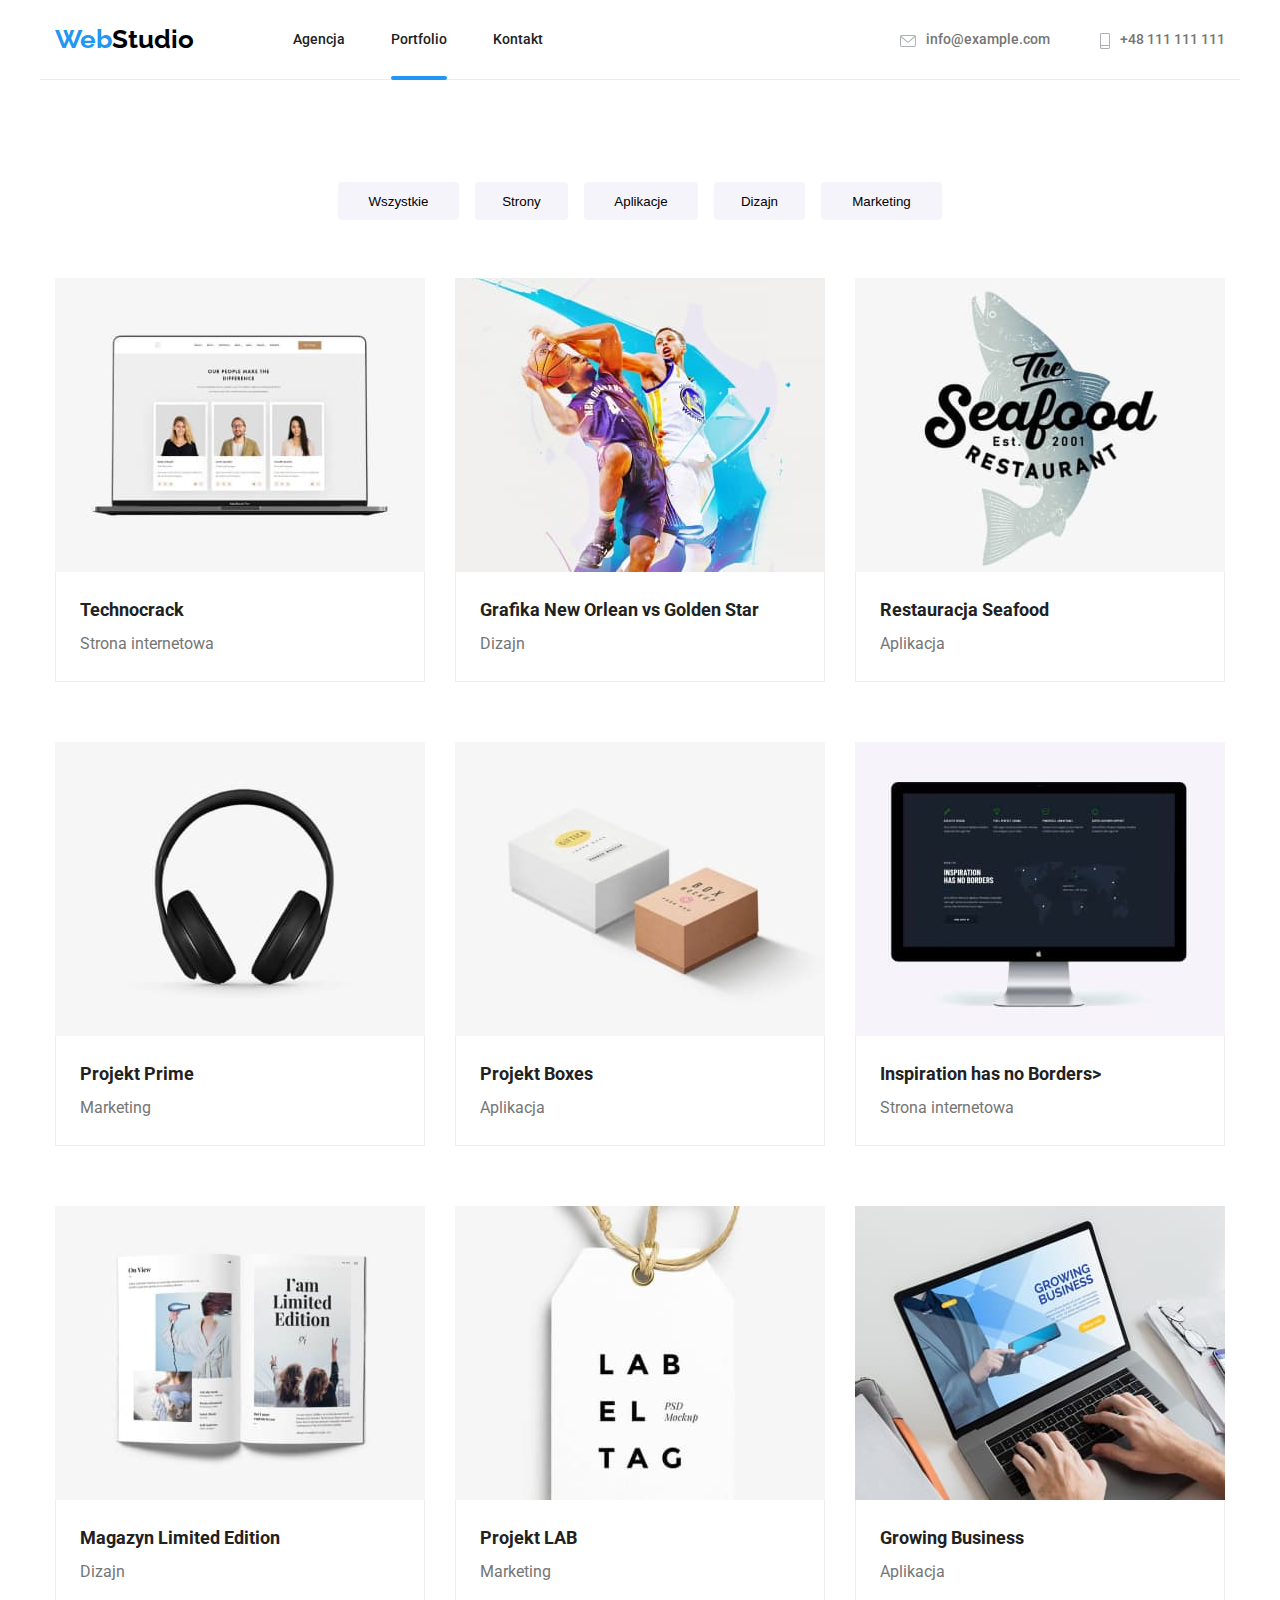
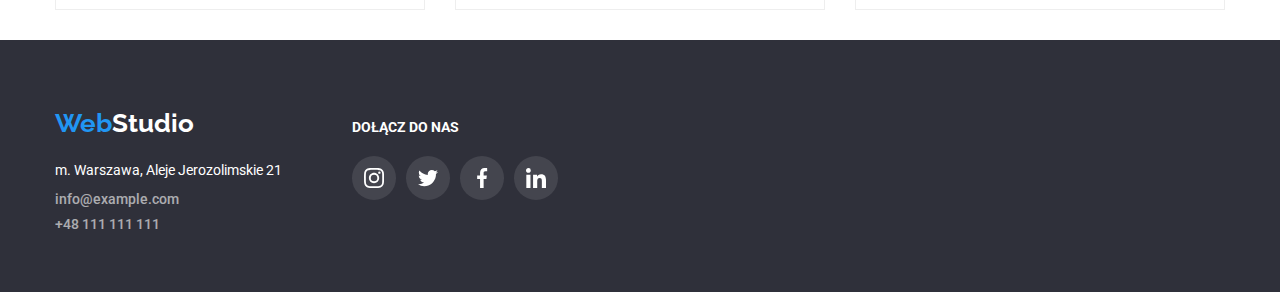
==== portfolio.html @ 0adc30f1 "nowe style" ====
<!DOCTYPE html>
<html lang="pl">
  <head>
    <meta charset="UTF-8" />
    <meta http-equiv="X-UA-Compatible" content="IE=edge" />
    <meta name="viewport" content="width=device-width, initial-scale=1.0" />
    <link
      href="https://fonts.googleapis.com/css2?family=Raleway:wght@700&family=Roboto:wght@400;500;700;900&display=swap"
      rel="stylesheet"
    />
    <link
      href="./css/style.css"
      rel="stylesheet"
      href="https://github.com/sindresorhus/modern-normalize.git/modern-normalize.css"
    />
    <title>Portfolio</title>
  </head>
  <body>
    <header class="page-menu container">
      <h3 class="logo">
        <a class="main-link" href="index.html"
          ><span class="logo-color">Web</span
          ><span class="logo-color-2">Studio</span></a
        >
      </h3>

      <nav>
        <ul class="menu-link">
          <li class="gap">
            <a class="link" href="index.html">Agencja</a>
          </li>
          <li class="gap">
            <a class="link underbar" href="portfolio.html">Portfolio</a>
          </li>
          <li class="gap">
            <a class="link" href="index.html">Kontakt</a>
          </li>
        </ul>
      </nav>
      <ul class="contact">
        <li>
          <a class="link contact-link" href="mailto:info@example.com">
            <svg class="icon-contact" width="16" height="12">
              <use xlink:href="./images/icons.svg.svg#icon-envelope"></use>
            </svg>
            info@example.com</a
          >
        </li>
        <li>
          <a class="link contact-link" href="tel:+48 111 111 111">
            <svg class="icon-contact icon-smartphone" width="10" height="16">
              <use xlink:href="./images/icons.svg.svg#icon-smartphone"></use>
            </svg>
            +48 111 111 111</a
          >
        </li>
      </ul>
    </header>

    <main class="main-wrapper">
      <div class="container">
        <ul class="button-list">
          <li class="button-item">
            <button type="button" class="button-box1">Wszystkie</button>
          </li>
          <li class="button-item">
            <button type="button" class="button-box2">Strony</button>
          </li>
          <li class="button-item">
            <button type="button" class="button-box3">Aplikacje</button>
          </li>
          <li class="button-item">
            <button type="button" class="button-box4">Dizajn</button>
          </li>
          <li class="button-item">
            <button type="button" class="button-box1">Marketing</button>
          </li>
        </ul>
      </div>

      <section class="main-cards">
        <div class="container">
          <ul class="portfolio-list">
            <li class="portfolio-card">
              <div class="hidden-card">
                <img
                  src="images/portfolio.1.jpg"
                  alt="Strona internetowa"
                  width="370px"
                  height="294px"
                />
                <div class="hidden-area">
                  <p class="hidden-text">
                    Technocrack jest popularną platformą wykorzystywaną do
                    rozpowszechniania koronawirusa. Firmy wykorzystują tę
                    platformę do celów szpiegowskich i ataków na
                    niezabezpieczone serwery konkurencji
                  </p>
                </div>
              </div>
              <div class="headline">
                <p class="headline-text">Technocrack<br /></p>
                <p class="hd-text">Strona internetowa</p>
              </div>
            </li>
            <li class="portfolio-card">
              <div class="hidden-card">
                <img
                  src="images/portfolio.2.jpg"
                  alt="sportowcy grający w kosza"
                  width="370px"
                  height="294px"
                />
                <div class="hidden-area">
                  <p class="hidden-text">
                    Technocrack jest popularną platformą wykorzystywaną do
                    rozpowszechniania koronawirusa. Firmy wykorzystują tę
                    platformę do celów szpiegowskich i ataków na
                    niezabezpieczone serwery konkurencji
                  </p>
                </div>
              </div>
              <div class="headline">
                <p class="headline-text">
                  Grafika New Orlean vs Golden Star<br />
                </p>
                <p class="hd-text">Dizajn</p>
              </div>
            </li>
            <li class="portfolio-card">
              <div class="hidden-card">
                <img
                  src="images/portfolio.3.jpg"
                  alt="Logo restauracji"
                  width="370px"
                  height="294px"
                />
                <div class="hidden-area">
                  <p class="hidden-text">
                    Technocrack jest popularną platformą wykorzystywaną do
                    rozpowszechniania koronawirusa. Firmy wykorzystują tę
                    platformę do celów szpiegowskich i ataków na
                    niezabezpieczone serwery konkurencji
                  </p>
                </div>
              </div>
              <div class="headline">
                <p class="headline-text">Restauracja Seafood<br /></p>

                <p class="hd-text">Aplikacja</p>
              </div>
            </li>
            <li class="portfolio-card">
              <div class="hidden-card">
                <img
                  src="images/portfolio.4.jpg"
                  alt="Słuchawki"
                  width="370px"
                  height="294px"
                />
                <div class="hidden-area">
                  <p class="hidden-text">
                    Technocrack jest popularną platformą wykorzystywaną do
                    rozpowszechniania koronawirusa. Firmy wykorzystują tę
                    platformę do celów szpiegowskich i ataków na
                    niezabezpieczone serwery konkurencji
                  </p>
                </div>
              </div>
              <div class="headline">
                <p class="headline-text">Projekt Prime<br /></p>

                <p class="hd-text">Marketing</p>
              </div>
            </li>
            <li class="portfolio-card">
              <div class="hidden-card">
                <img
                  src="images/portfolio.5.jpg"
                  alt="Dwa pudełka"
                  width="370px"
                  height="294px"
                />
                <div class="hidden-area">
                  <p class="hidden-text">
                    Technocrack jest popularną platformą wykorzystywaną do
                    rozpowszechniania koronawirusa. Firmy wykorzystują tę
                    platformę do celów szpiegowskich i ataków na
                    niezabezpieczone serwery konkurencji
                  </p>
                </div>
              </div>
              <div class="headline">
                <p class="headline-text">Projekt Boxes<br /></p>
                <p class="hd-text">Aplikacja</p>
              </div>
            </li>
            <li class="portfolio-card">
              <div class="hidden-card">
                <img
                  src="images/portfolio.6.jpg"
                  alt="Monitor"
                  width="370px"
                  height="294px"
                />
                <div class="hidden-area">
                  <p class="hidden-text">
                    Technocrack jest popularną platformą wykorzystywaną do
                    rozpowszechniania koronawirusa. Firmy wykorzystują tę
                    platformę do celów szpiegowskich i ataków na
                    niezabezpieczone serwery konkurencji
                  </p>
                </div>
              </div>
              <div class="headline">
                <p class="headline-text">Inspiration has no Borders><br /></p>
                <p class="hd-text">Strona internetowa</p>
              </div>
            </li>
            <li class="portfolio-card">
              <div class="hidden-card">
                <img
                  src="images/portfolio.7.jpg"
                  alt="Gazeta"
                  width="370px"
                  height="294px"
                />
                <div class="hidden-area">
                  <p class="hidden-text">
                    Technocrack jest popularną platformą wykorzystywaną do
                    rozpowszechniania koronawirusa. Firmy wykorzystują tę
                    platformę do celów szpiegowskich i ataków na
                    niezabezpieczone serwery konkurencji
                  </p>
                </div>
              </div>
              <div class="headline">
                <p class="headline-text">Magazyn Limited Edition<br /></p>
                <p class="hd-text">Dizajn</p>
              </div>
            </li>
            <li class="portfolio-card">
              <div class="hidden-card">
                <img
                  src="images/portfolio.8.jpg"
                  alt="Metka"
                  width="370px"
                  height="294px"
                />
                <div class="hidden-area">
                  <p class="hidden-text">
                    Technocrack jest popularną platformą wykorzystywaną do
                    rozpowszechniania koronawirusa. Firmy wykorzystują tę
                    platformę do celów szpiegowskich i ataków na
                    niezabezpieczone serwery konkurencji
                  </p>
                </div>
              </div>
              <div class="headline">
                <p class="headline-text">Projekt LAB<br /></p>
                <p class="hd-text">Marketing</p>
              </div>
            </li>

            <li class="portfolio-card">
              <div class="hidden-card">
                <img
                  src="images/portfolio.9.jpg"
                  alt="Laptop"
                  width="370px"
                  height="294px"
                />
                <div class="hidden-area">
                  <p class="hidden-text">
                    Technocrack jest popularną platformą wykorzystywaną do
                    rozpowszechniania koronawirusa. Firmy wykorzystują tę
                    platformę do celów szpiegowskich i ataków na
                    niezabezpieczone serwery konkurencji
                  </p>
                </div>
              </div>
              <div class="headline">
                <p class="headline-text">Growing Business<br /></p>
                <p class="hd-text">Aplikacja</p>
              </div>
            </li>
          </ul>
        </div>
      </section>
    </main>

    <footer class="footer-block">
      <div class="container">
        <div>
          <h3 class="logo-footer">
            <a class="main-link" href="portfolio.html"
              ><span class="logo-color">Web</span
              ><span class="logo-color-3">Studio</span></a
            >
          </h3>
          <address>m. Warszawa, Aleje Jerozolimskie 21</address>
          <ul class="contact-footer">
            <li>
              <a class="link" href="mailto:info@example.com"
                >info@example.com</a
              >
            </li>

            <li>
              <a class="link" href="tel:+48 111 111 111">+48 111 111 111</a>
            </li>
          </ul>
        </div>
        <div>
          <h5 class="headline-ftr">DOŁĄCZ DO NAS</h5>
          <ul class="social-list-ftr">
            <li>
              <svg class="social-media-ftr" width="44" height="44">
                <use
                  href="./images/icons.svg.svg#icon-instagram"
                  width="20"
                  height="20"
                  x="12"
                  y="12"
                ></use>
              </svg>
            </li>
            <li>
              <svg class="social-media-ftr" width="44" height="44">
                <use
                  href="./images/icons.svg.svg#icon-twitter"
                  width="20"
                  height="20"
                  x="12"
                  y="12"
                ></use>
              </svg>
            </li>
            <li>
              <svg class="social-media-ftr" width="44" height="44">
                <use
                  href="./images/icons.svg.svg#icon-facebook"
                  width="20"
                  height="20"
                  x="12"
                  y="12"
                ></use>
              </svg>
            </li>
            <li>
              <svg class="social-media-ftr" width="44" height="44">
                <use
                  href="./images/icons.svg.svg#icon-linkedin"
                  width="20"
                  height="20"
                  x="12"
                  y="12"
                ></use>
              </svg>
            </li>
          </ul>
        </div>
      </div>
    </footer>
  </body>
</html>
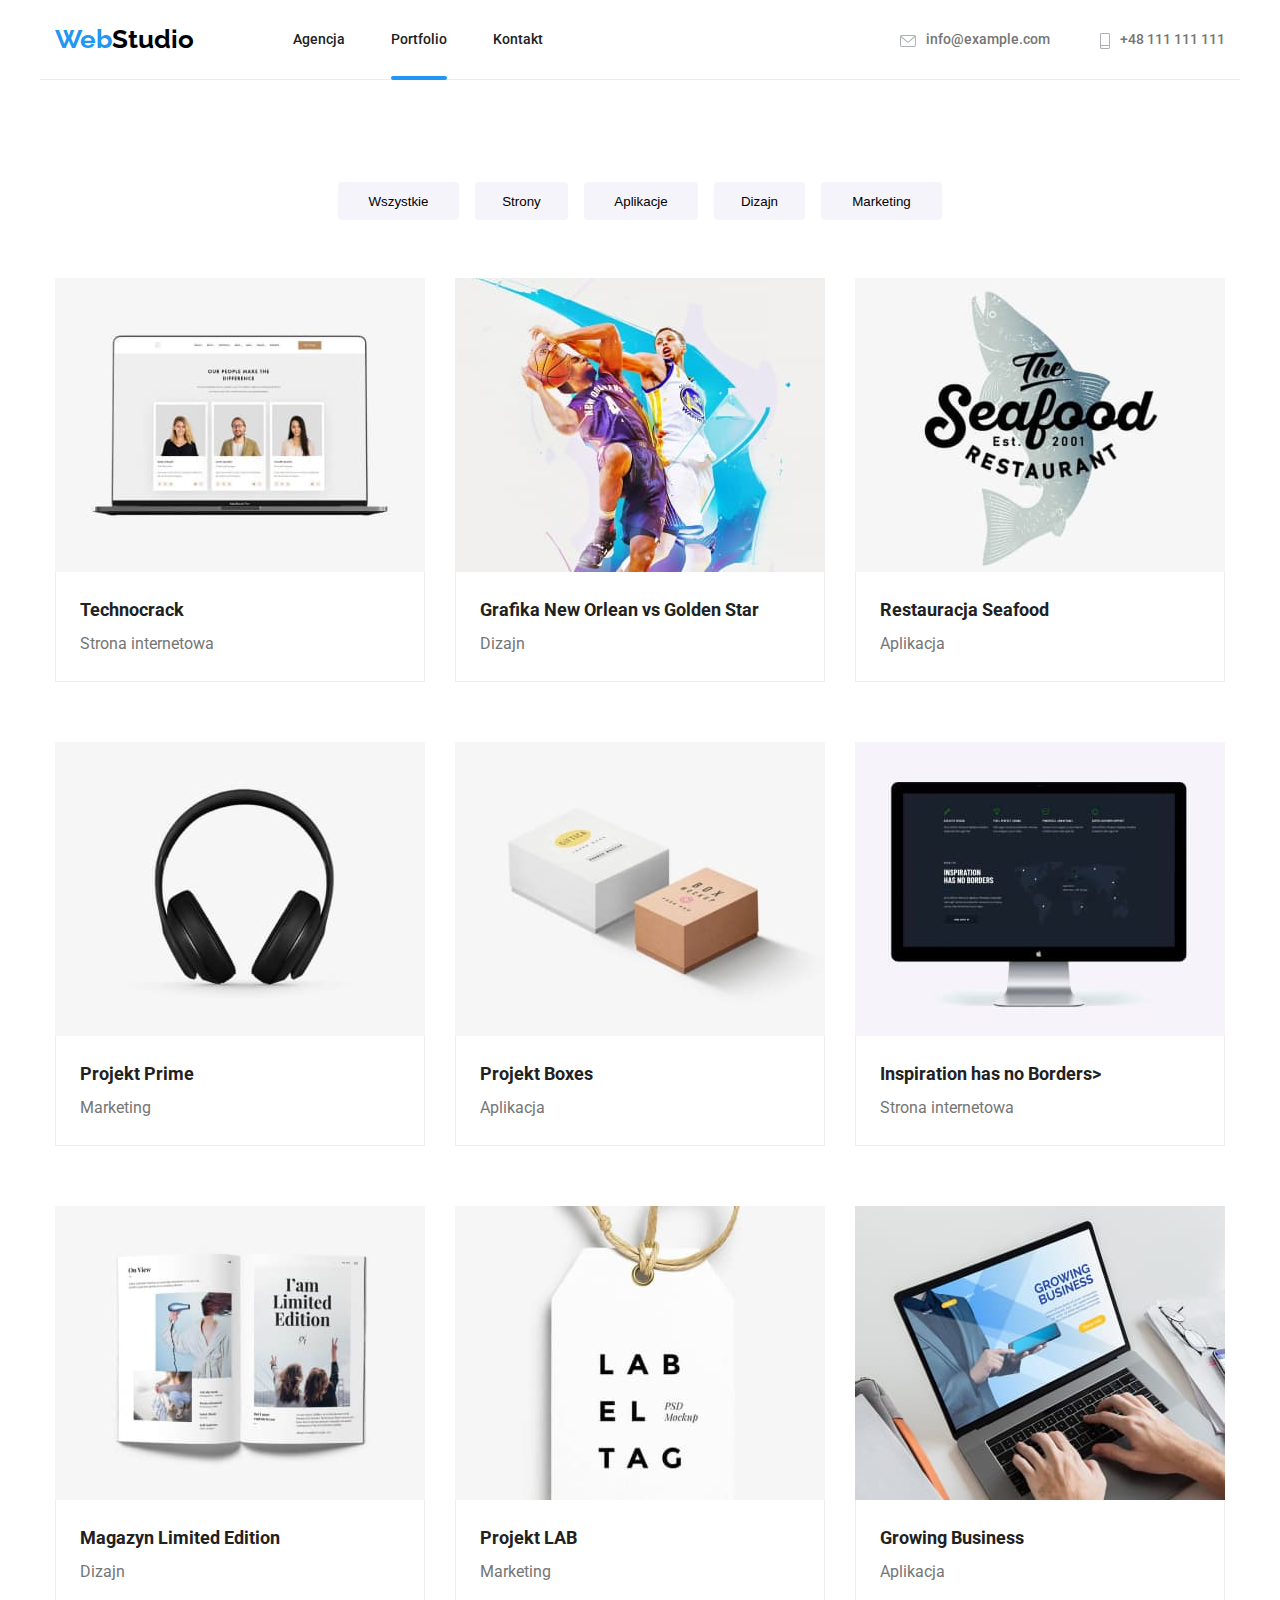
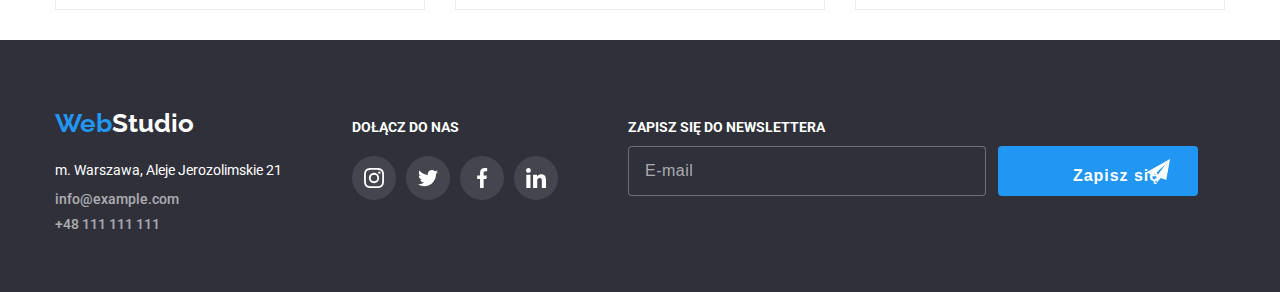
==== commit abb7d742: "update" ====
--- a/portfolio.html
+++ b/portfolio.html
@@ -41,7 +41,7 @@
         <li>
           <a class="link contact-link" href="mailto:info@example.com">
             <svg class="icon-contact" width="16" height="12">
-              <use xlink:href="./images/icons.svg.svg#icon-envelope"></use>
+              <use xlink:href="./images/icons.svg#icon-envelope"></use>
             </svg>
             info@example.com</a
           >
@@ -49,7 +49,7 @@
         <li>
           <a class="link contact-link" href="tel:+48 111 111 111">
             <svg class="icon-contact icon-smartphone" width="10" height="16">
-              <use xlink:href="./images/icons.svg.svg#icon-smartphone"></use>
+              <use xlink:href="./images/icons.svg#icon-smartphone"></use>
             </svg>
             +48 111 111 111</a
           >
@@ -317,7 +317,7 @@
             <li>
               <svg class="social-media-ftr" width="44" height="44">
                 <use
-                  href="./images/icons.svg.svg#icon-instagram"
+                  href="./images/icons.svg#icon-instagram"
                   width="20"
                   height="20"
                   x="12"
@@ -328,7 +328,7 @@
             <li>
               <svg class="social-media-ftr" width="44" height="44">
                 <use
-                  href="./images/icons.svg.svg#icon-twitter"
+                  href="./images/icons.svg#icon-twitter"
                   width="20"
                   height="20"
                   x="12"
@@ -339,7 +339,7 @@
             <li>
               <svg class="social-media-ftr" width="44" height="44">
                 <use
-                  href="./images/icons.svg.svg#icon-facebook"
+                  href="./images/icons.svg#icon-facebook"
                   width="20"
                   height="20"
                   x="12"
@@ -350,7 +350,7 @@
             <li>
               <svg class="social-media-ftr" width="44" height="44">
                 <use
-                  href="./images/icons.svg.svg#icon-linkedin"
+                  href="./images/icons.svg#icon-linkedin"
                   width="20"
                   height="20"
                   x="12"
@@ -360,6 +360,23 @@
             </li>
           </ul>
         </div>
+        <form class="footer-form">
+          <h5 class="headline-ftr">Zapisz się do newslettera</h5>
+          <label>
+            <input
+              class="footer-frame placeholder-txt"
+              type="email"
+              name="e-mail"
+              placeholder="E-mail"
+            />
+            <button class="footer-btn" type="submit">
+              Zapisz się
+              <svg class="svg-send" width="24" height="24">
+                <use href="./images/icons.svg#icon-send"></use>
+              </svg>
+            </button>
+          </label>
+        </form>
       </div>
     </footer>
   </body>
